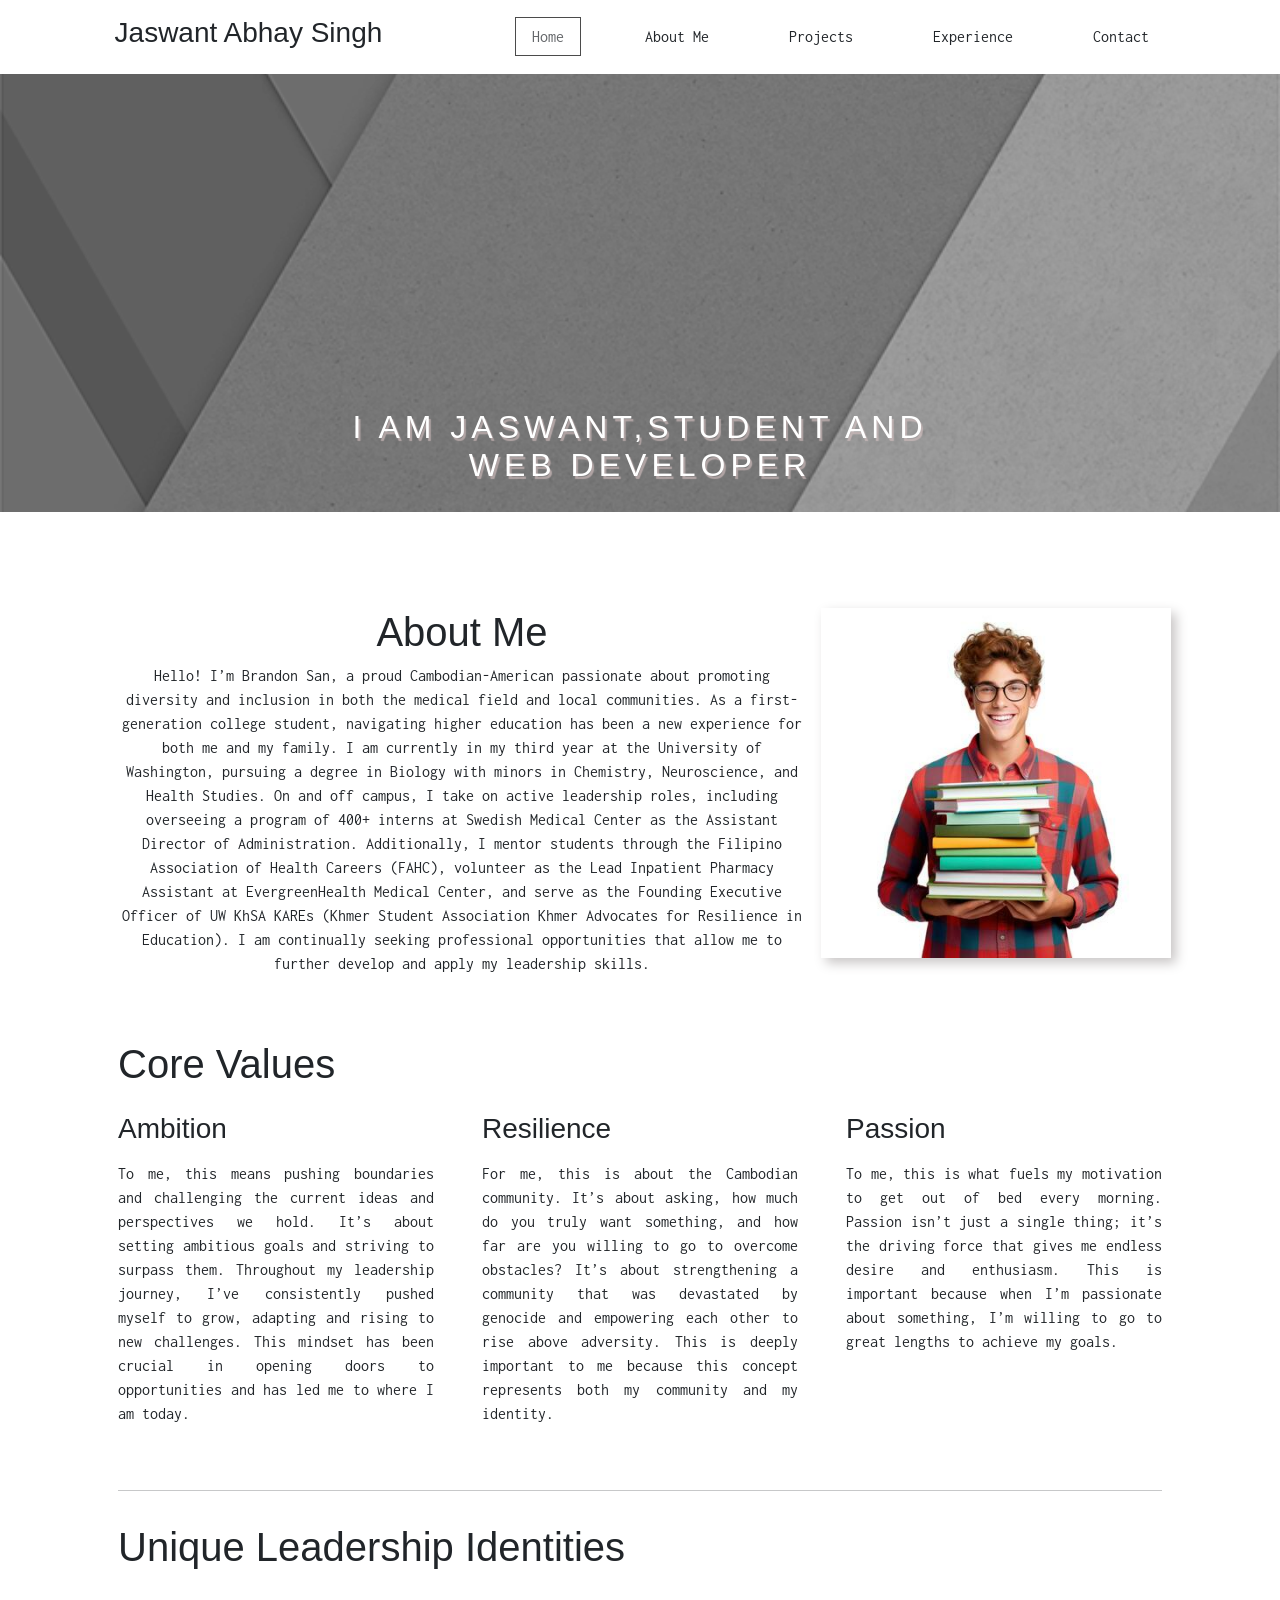
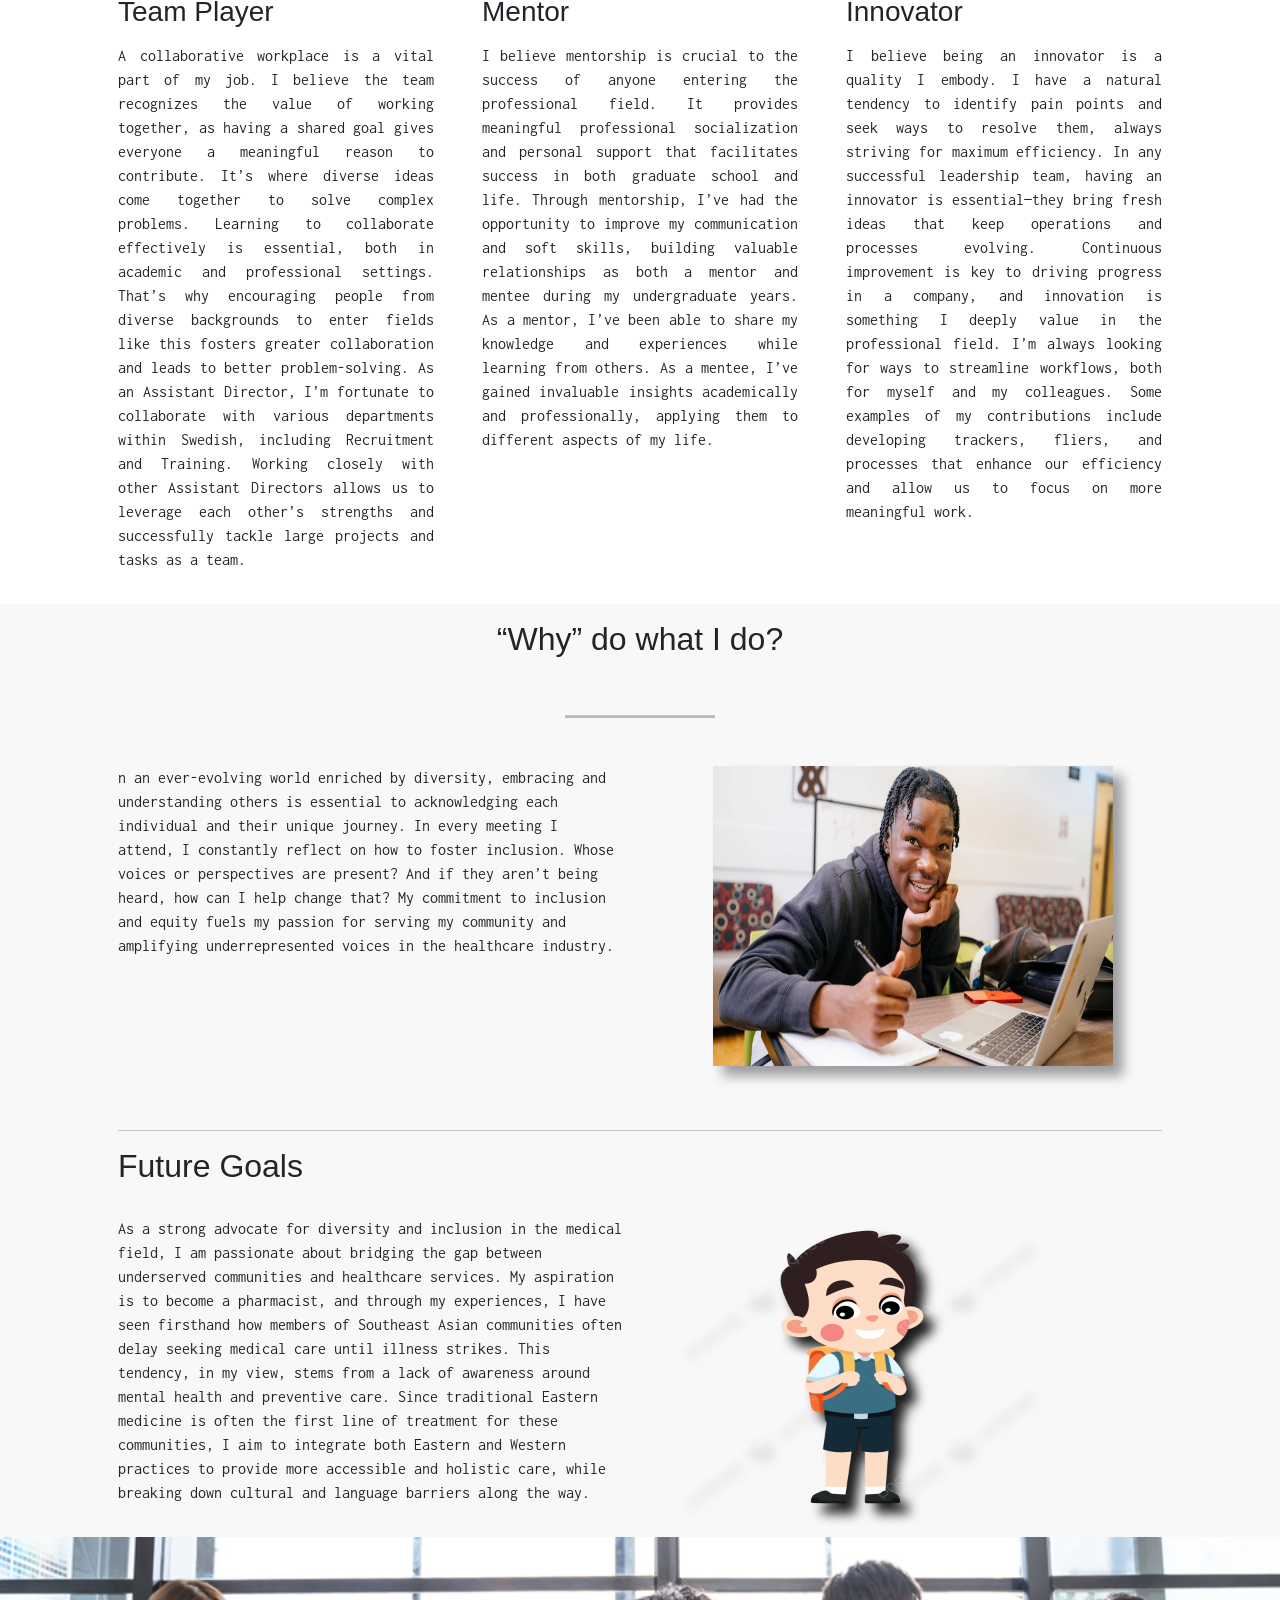
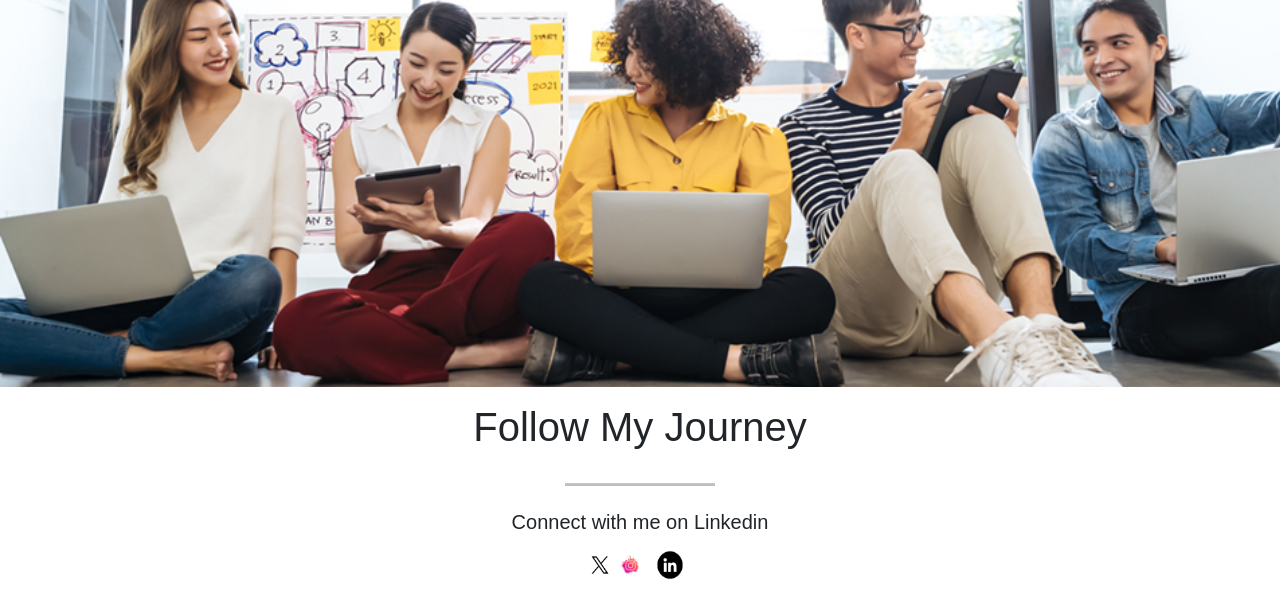
==== index.html @ 79d2ffbc "'first'" ====
<!DOCTYPE html>
<html lang="en">
  <head>
    <meta charset="UTF-8" />
    <meta name="viewport" content="width=device-width, initial-scale=1.0" />
    <link rel="stylesheet" href="./style.css" />
    <link
      href="https://cdn.jsdelivr.net/npm/bootstrap@5.3.6/dist/css/bootstrap.min.css"
      rel="stylesheet"
      integrity="sha384-4Q6Gf2aSP4eDXB8Miphtr37CMZZQ5oXLH2yaXMJ2w8e2ZtHTl7GptT4jmndRuHDT"
      crossorigin="anonymous"
    />
    <script
      src="https://cdn.jsdelivr.net/npm/bootstrap@5.3.6/dist/js/bootstrap.bundle.min.js"
      integrity="sha384-j1CDi7MgGQ12Z7Qab0qlWQ/Qqz24Gc6BM0thvEMVjHnfYGF0rmFCozFSxQBxwHKO"
      crossorigin="anonymous"
    ></script>
    <script src="./script.js" defer></script>
    <title>Document</title>
  </head>
  <body>
    <nav id="navbar">
      <div class="nav-name">
        <h3>Jaswant Abhay Singh</h3>
      </div>
      <ul class="nav-list">
        <li class="nav-li"><a href="/">Home</a></li>
        <li class="nav-li"><a href="./about.html">About Me</a></li>
        <li class="nav-li">Projects</li>
        <li class="nav-li">Experience</li>
        <li class="nav-li">Contact</li>
      </ul>
    </nav>
    <div class="main">
      <div class="container">
        <!-- <div class="main-text">
          <h1>Developer <br /><span style="color: red">&</span> Student</h1>
        </div> -->
        <div class="main-header">
          <h2>I am Jaswant,student and web developer</h2>
        </div>
      </div>
    </div>
    <div class="container">
      <div class="about">
        <div class="row">
          <div class="col-12 col-md-8 col-sm-12">
            <div class="info">
              <h1>About Me</h1>
              <p>
                Hello! I’m Brandon San, a proud Cambodian-American passionate
                about promoting diversity and inclusion in both the medical
                field and local communities. As a first-generation college
                student, navigating higher education has been a new experience
                for both me and my family. I am currently in my third year at
                the University of Washington, pursuing a degree in Biology with
                minors in Chemistry, Neuroscience, and Health Studies. On and
                off campus, I take on active leadership roles, including
                overseeing a program of 400+ interns at Swedish Medical Center
                as the Assistant Director of Administration. Additionally, I
                mentor students through the Filipino Association of Health
                Careers (FAHC), volunteer as the Lead Inpatient Pharmacy
                Assistant at EvergreenHealth Medical Center, and serve as the
                Founding Executive Officer of UW KhSA KAREs (Khmer Student
                Association Khmer Advocates for Resilience in Education). I am
                continually seeking professional opportunities that allow me to
                further develop and apply my leadership skills.
              </p>
            </div>
          </div>
          <div class="col-12 col-md-4 col-sm-4">
            <div class="info-image" style="display: flex;justify-content: center;">
              <img
                src="./assets/happy-student-boy-with-books-isolated-free-photo.jpg"
                alt=""
                height="350"
                width="350"
                style="filter: drop-shadow(5px 5px 6px #c8c5c5);"
              />
            </div>
          </div>
        </div>
      </div>
    </div>
    <div class="container">
      <div class="values">
        <h1
          style="
            padding: 1rem 0;
            font-family: 'Franklin Gothic Medium', 'Arial Narrow', Arial,
              sans-serif;
          "
        >
          Core Values
        </h1>
        <div class="row g-5">
          <div class="col-12 col-md-4 col-sm-12">
            <div class="val">
              <h3>Ambition</h3>
              <p>
                To me, this means pushing boundaries and challenging the current
                ideas and perspectives we hold. It’s about setting ambitious
                goals and striving to surpass them. Throughout my leadership
                journey, I’ve consistently pushed myself to grow, adapting and
                rising to new challenges. This mindset has been crucial in
                opening doors to opportunities and has led me to where I am
                today.
              </p>
            </div>
          </div>
          <div class="col-12 col-md-4 col-sm-12">
            <div class="val">
              <h3>Resilience</h3>
              <p>
                For me, this is about the Cambodian community. It’s about
                asking, how much do you truly want something, and how far are
                you willing to go to overcome obstacles? It’s about
                strengthening a community that was devastated by genocide and
                empowering each other to rise above adversity. This is deeply
                important to me because this concept represents both my
                community and my identity.
              </p>
            </div>
          </div>
          <div class="col-12 col-md-4 col-sm-12">
            <div class="val">
              <h3>Passion</h3>
              <p>
                To me, this is what fuels my motivation to get out of bed every
                morning. Passion isn’t just a single thing; it’s the driving
                force that gives me endless desire and enthusiasm. This is
                important because when I’m passionate about something, I’m
                willing to go to great lengths to achieve my goals.
              </p>
            </div>
          </div>
        </div>
      </div>
    </div>
    <div class="container">
      <hr />
      <div class="values">
        <h1
          style="
            padding: 1rem 0;
            font-family: 'Franklin Gothic Medium', 'Arial Narrow', Arial,
              sans-serif;
          "
        >
          Unique Leadership Identities
        </h1>
        <div class="row g-5">
          <div class="col-12 col-md-4 col-sm-12">
            <div class="val">
              <h3>Team Player</h3>
              <p>
                A collaborative workplace is a vital part of my job. I believe
                the team recognizes the value of working together, as having a
                shared goal gives everyone a meaningful reason to contribute.
                It’s where diverse ideas come together to solve complex
                problems. Learning to collaborate effectively is essential, both
                in academic and professional settings. That’s why encouraging
                people from diverse backgrounds to enter fields like this
                fosters greater collaboration and leads to better
                problem-solving. As an Assistant Director, I’m fortunate to
                collaborate with various departments within Swedish, including
                Recruitment and Training. Working closely with other Assistant
                Directors allows us to leverage each other’s strengths and
                successfully tackle large projects and tasks as a team.
              </p>
            </div>
          </div>
          <div class="col-12 col-md-4 col-sm-12">
            <div class="val">
              <h3>Mentor</h3>
              <p>
                I believe mentorship is crucial to the success of anyone
                entering the professional field. It provides meaningful
                professional socialization and personal support that facilitates
                success in both graduate school and life. Through mentorship,
                I’ve had the opportunity to improve my communication and soft
                skills, building valuable relationships as both a mentor and
                mentee during my undergraduate years. As a mentor, I’ve been
                able to share my knowledge and experiences while learning from
                others. As a mentee, I’ve gained invaluable insights
                academically and professionally, applying them to different
                aspects of my life.
              </p>
            </div>
          </div>
          <div class="col-12 col-md-4 col-sm-12">
            <div class="val">
              <h3>Innovator</h3>
              <p>
                I believe being an innovator is a quality I embody. I have a
                natural tendency to identify pain points and seek ways to
                resolve them, always striving for maximum efficiency. In any
                successful leadership team, having an innovator is
                essential—they bring fresh ideas that keep operations and
                processes evolving. Continuous improvement is key to driving
                progress in a company, and innovation is something I deeply
                value in the professional field. I’m always looking for ways to
                streamline workflows, both for myself and my colleagues. Some
                examples of my contributions include developing trackers,
                fliers, and processes that enhance our efficiency and allow us
                to focus on more meaningful work.
              </p>
            </div>
          </div>
        </div>
      </div>
    </div>
    <div class="why">
      <div class="container">
        <h2>“Why” do what I do?</h2>
        <br /><br />
        <hr
          style="
            width: 150px;
            margin: 0 auto;
            height: 3px !important;
            background-color: black;
          "
        />
        <br /><br />
        <div class="row g-5" style="margin-bottom: 4rem">
          <div class="col-12 col-md-6 col-sm-12">
            <div>
              <p>
                n an ever-evolving world enriched by diversity, embracing and
                understanding others is essential to acknowledging each
                individual and their unique journey. In every meeting I attend,
                I constantly reflect on how to foster inclusion. Whose voices or
                perspectives are present? And if they aren’t being heard, how
                can I help change that? My commitment to inclusion and equity
                fuels my passion for serving my community and amplifying
                underrepresented voices in the healthcare industry.
              </p>
            </div>
          </div>
          <div class="col-12 col-md-6 col-sm-12">
            <div
              style="
                display: flex;
                justify-content: center;
                align-items: center;
              "
            >
              <img
                src="./assets/college_voting_faq_header.jpg"
                alt=""
                height="300"
                width="400"
                style="filter: drop-shadow(10px 10px 6px #9d9da0);"
              />
            </div>
          </div>
        </div>
        <hr />
        <h2 style="text-align: left">Future Goals</h2>
        <br />
        <div class="row">
          <div class="col-12 col-md-6 col-sm-12">
            <div>
              <p>
                As a strong advocate for diversity and inclusion in the medical
                field, I am passionate about bridging the gap between
                underserved communities and healthcare services. My aspiration
                is to become a pharmacist, and through my experiences, I have
                seen firsthand how members of Southeast Asian communities often
                delay seeking medical care until illness strikes. This tendency,
                in my view, stems from a lack of awareness around mental health
                and preventive care. Since traditional Eastern medicine is often
                the first line of treatment for these communities, I aim to
                integrate both Eastern and Western practices to provide more
                accessible and holistic care, while breaking down cultural and
                language barriers along the way.
              </p>
            </div>
          </div>
          <div class="col-12 col-md-6 col-sm-12">
            <div>
              <img src="./assets/pngtree-kid-student-back-to-school-in-uniform-wear-backpack-png-image_8043401.png" alt="" height="300"
                width="400" style="filter: drop-shadow(10px 10px 6px #1b1b1e);">
            </div>
          </div>
        </div>
      </div>
    </div>
    <div class="banner">

      </div>
    <div class="container">
      <div class="journey">
        <h1 style="text-align: center;">Follow My Journey</h1>
        <br>
        <hr style="width: 150px;margin: 0 auto;height: 3px;background-color: black;font-weight: 400;">
        <br>
        <h5 style="text-align: center;">Connect with me on Linkedin</h5>
        <div class="journey-image-container">
          <img src="./assets/twitter.avif" alt="" height="30" width="30">
          <img src="./assets/insta.jpg" alt="" height="30" width="30">
          <img src="./assets/linkedinnew.png" alt="" height="30" width="50">
        </div>
      </div>
    </div>
      
  </body>
</html>
---- style.css ----
@import url('https://fonts.googleapis.com/css2?family=Montserrat:ital,wght@0,100..900;1,100..900&family=Poppins:ital,wght@0,100;0,200;0,300;0,400;0,500;0,600;0,700;0,800;0,900;1,100;1,200;1,300;1,400;1,500;1,600;1,700;1,800;1,900&family=Winky+Rough:ital,wght@0,300..900;1,300..900&display=swap');
@import url('https://fonts.googleapis.com/css2?family=Inconsolata:wght@200..900&family=Montserrat:ital,wght@0,100..900;1,100..900&family=Poppins:ital,wght@0,100;0,200;0,300;0,400;0,500;0,600;0,700;0,800;0,900;1,100;1,200;1,300;1,400;1,500;1,600;1,700;1,800;1,900&family=Winky+Rough:ital,wght@0,300..900;1,300..900&display=swap');
*{
    margin: 0;
    padding: 0;

}

body{
    margin: 0;
    padding: 0;
    box-sizing: border-box;
    overflow-x: hidden;
}

h1,h2,h3,h4,h5,h6{
    font-family: 'Franklin Gothic Medium', 'Arial Narrow', Arial, sans-serif;

}

p,span,nav{
        font-family: 'Inconsolata', monospace;
}

a{
  all: unset !important;

}
.container{
    padding: 1rem 3rem;
}

@media (min-width:1200px){
    .container{
        padding: 1rem 3rem !important; 
    }}

nav{
    padding: 1rem 4rem;
    background-color: white;
    position: fixed;
    left: 0;
    top: 0;
    width: 100%;
    height: fit-content;
    display: flex;
    justify-content: space-around;
    align-items: center;
    z-index: 10;
}

nav>.nav-list{
    display: flex;
    list-style: none;
    gap: 3rem;
    align-items: center;
    margin: 0;
}
nav>.nav-list>li{
    padding:0.4rem 1rem;
    transition: 0.3s;
    cursor: pointer;
}
nav>.nav-list>li:hover{
    opacity: 0.7;
}
.nav-list-border{
    border: 1px solid black;
    opacity: 0.7;
}

.main{
    background-image:url("./assets/simple-header-blended-small.png");
    width: 100vw;
    aspect-ratio: 2.5/1;
    background-size:cover;
    background-repeat:no-repeat;
    filter:drop-shadow(10px,10px,4px,red) !important;
}

.main .main-text{
    position: absolute;
    top: 20%;
    /* padding-left: 1rem; */
}

.main .main-text h1{
    font-size: 3.5rem !important;
    text-shadow: 4px 4px 2px rgba(90, 166, 212, 0.6);
    text-transform: uppercase;
    font-stretch: extra-expanded;
    letter-spacing: 4px;
    transform: scale(1.3);
}

.main .main-header{
    position: absolute;
    top: 50%;
    left: 50%;
    transform: translate(-50%,-50%);
    text-align: center;
    color: white;
    letter-spacing:5px;
    text-transform: uppercase;
    text-shadow: 2px 3px 1px rgba(219,196,196,0.6);
}

.about h1{
    text-align: center;
    font-family: 'Franklin Gothic Medium', 'Arial Narrow', Arial, sans-serif;
}

.about p{
    text-align: center;
}

.val h3{
    margin-bottom: 1rem;
}
.val p{
    text-align: justify;
}

.why{
    background-color: #f8f8f8;
}
.why h2{
    text-align: center;
}

.journey-image-container{
    display: flex;
    justify-content: center;
    align-items: center;
    margin: 1rem 0;
}

.banner{
    background-image: url("./assets/banner.jpg");
    width: 100%;
    /* height: 450px; */
    /* aspect-ratio: 1/1; */
    min-height: 450px;
    background-size: cover;
    background-repeat: no-repeat;
}

.about{
    margin-top: 5rem;
    text-align: center;
}
.about-data{
    position: relative;
    display: flex;
    margin-top: 3rem;
}

.about-data .left{
    width: 40%;
    position: sticky;
    top:3rem;
    align-self: self-start;
    transition: 0.3s ease-in;
}

.about-data .right{
    width: 60%;
    padding: 1rem 4rem;
}

.about-data .right h1{
    text-align: center;
    margin-bottom: 1rem;
    margin-top: 2rem;
}

.about-data .right p{
    text-align: left;
}


@media screen and (max-width:767px) {

    .container{
        padding: 1rem !important;
    }
    .about-data{
        flex-direction: column;
        width: 100vw;
        overflow: hidden;
    }

    .about-data .left {
        position: static;
        width: 90% !important;
        margin: 00 auto;
    }

    .about-data .left img{
        width: 100% !important;
    }

    .about-data .right{
        width: 100% !important;
        padding: 1  rem !important;
    }
    .nav-list{
        gap: 1rem !important;
    }

    .content p{
        text-wrap: ;
    }
}
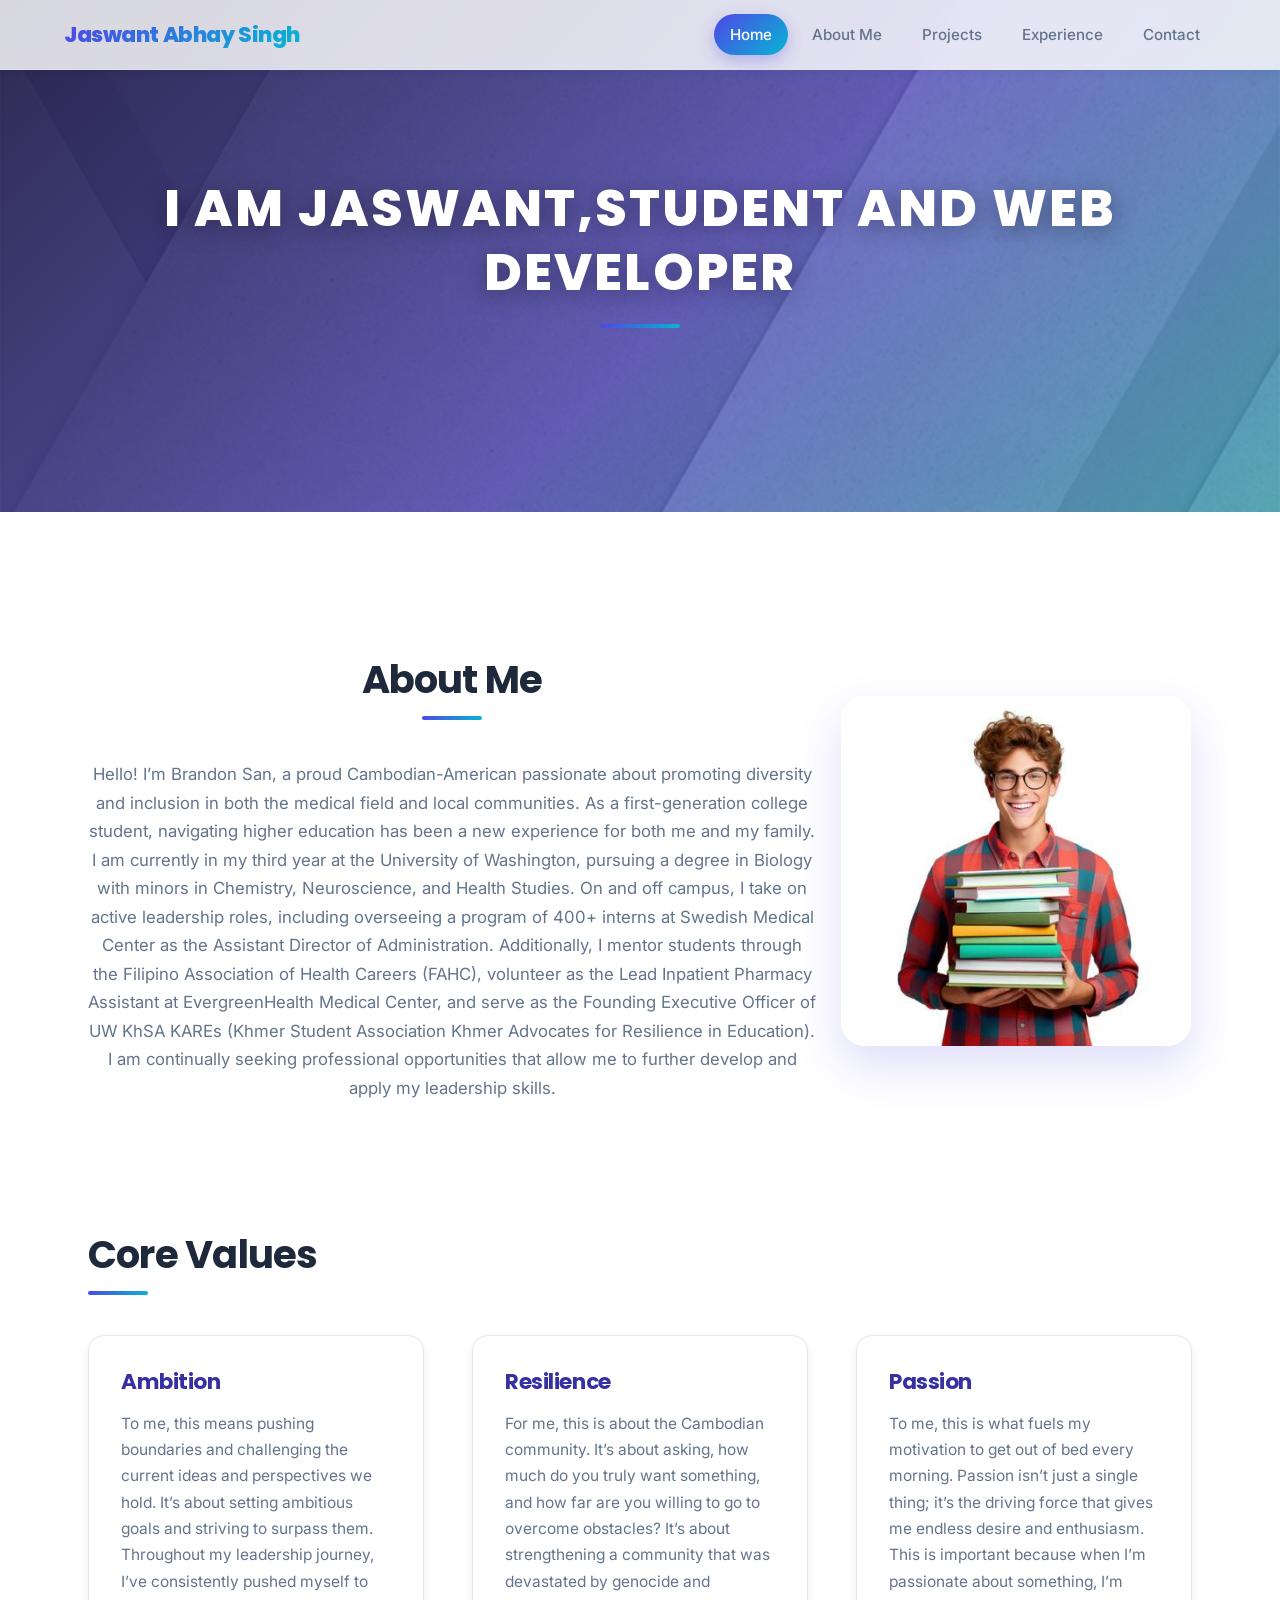
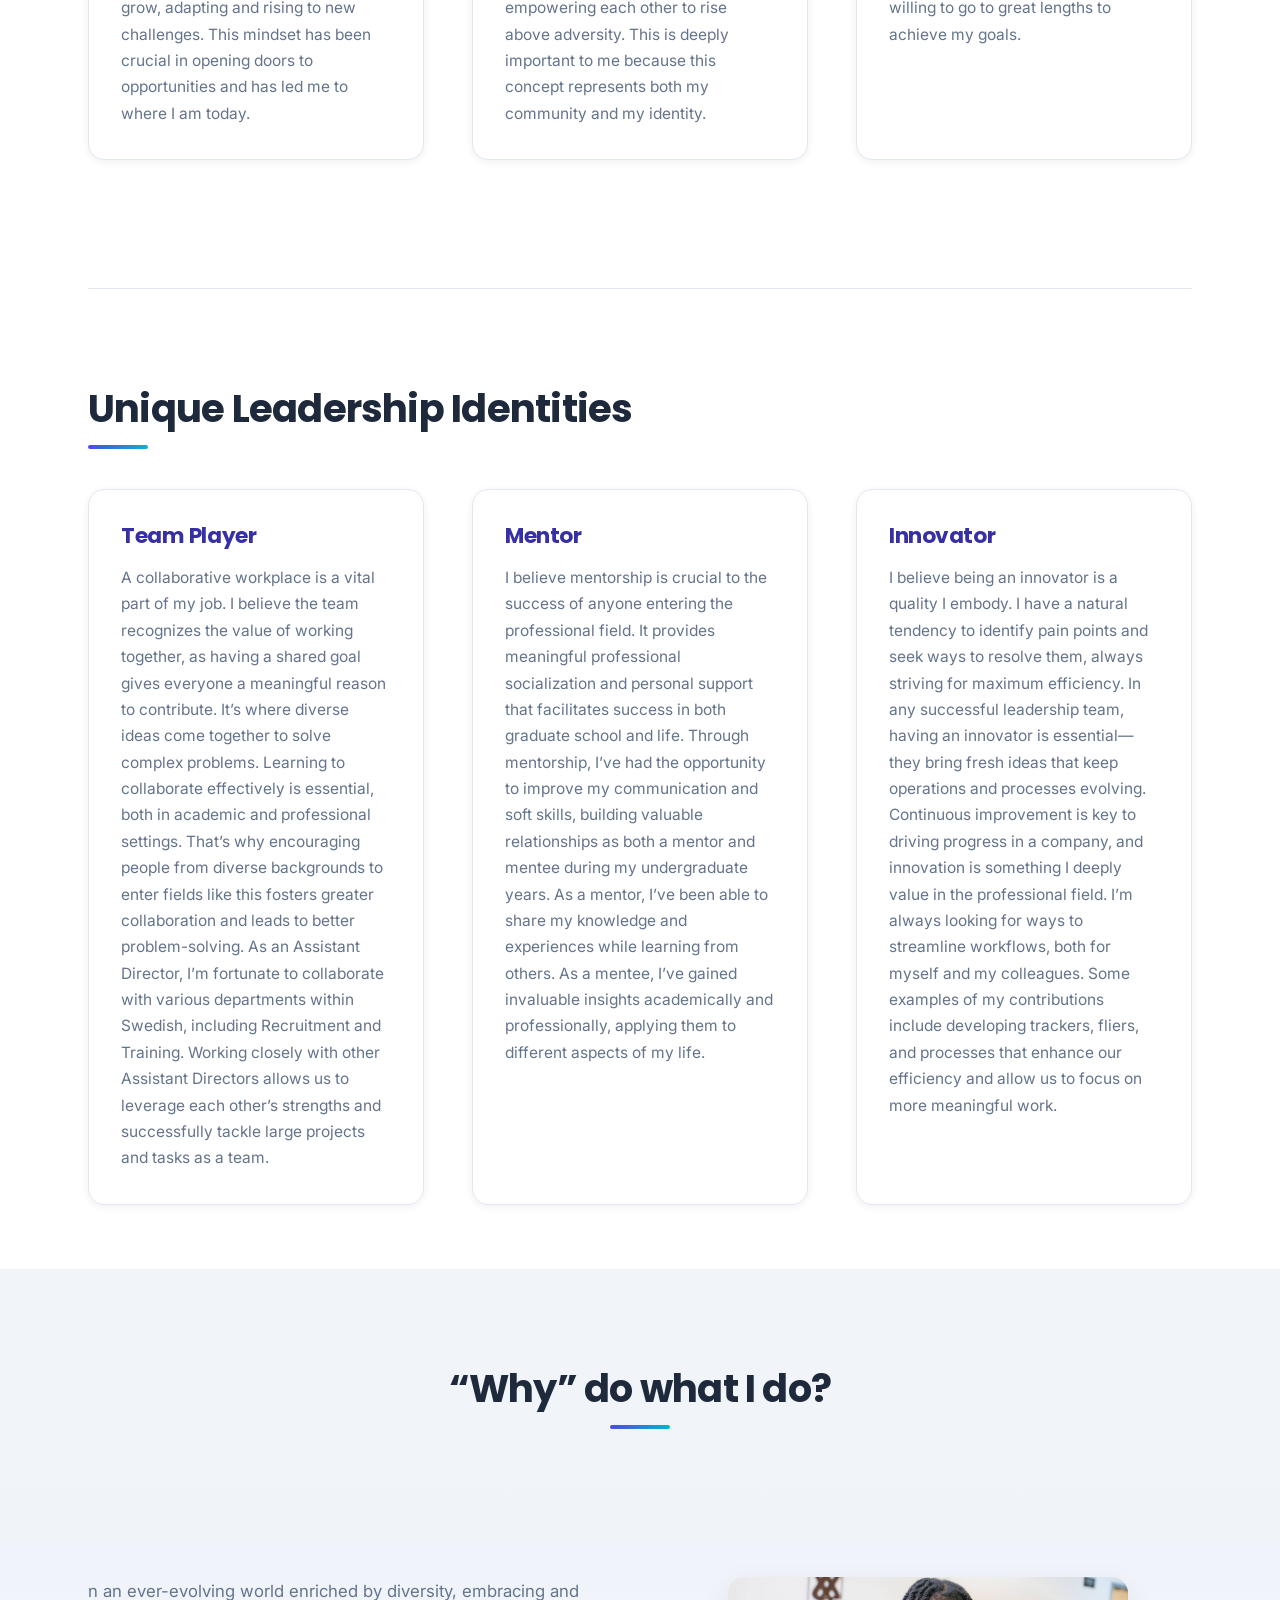
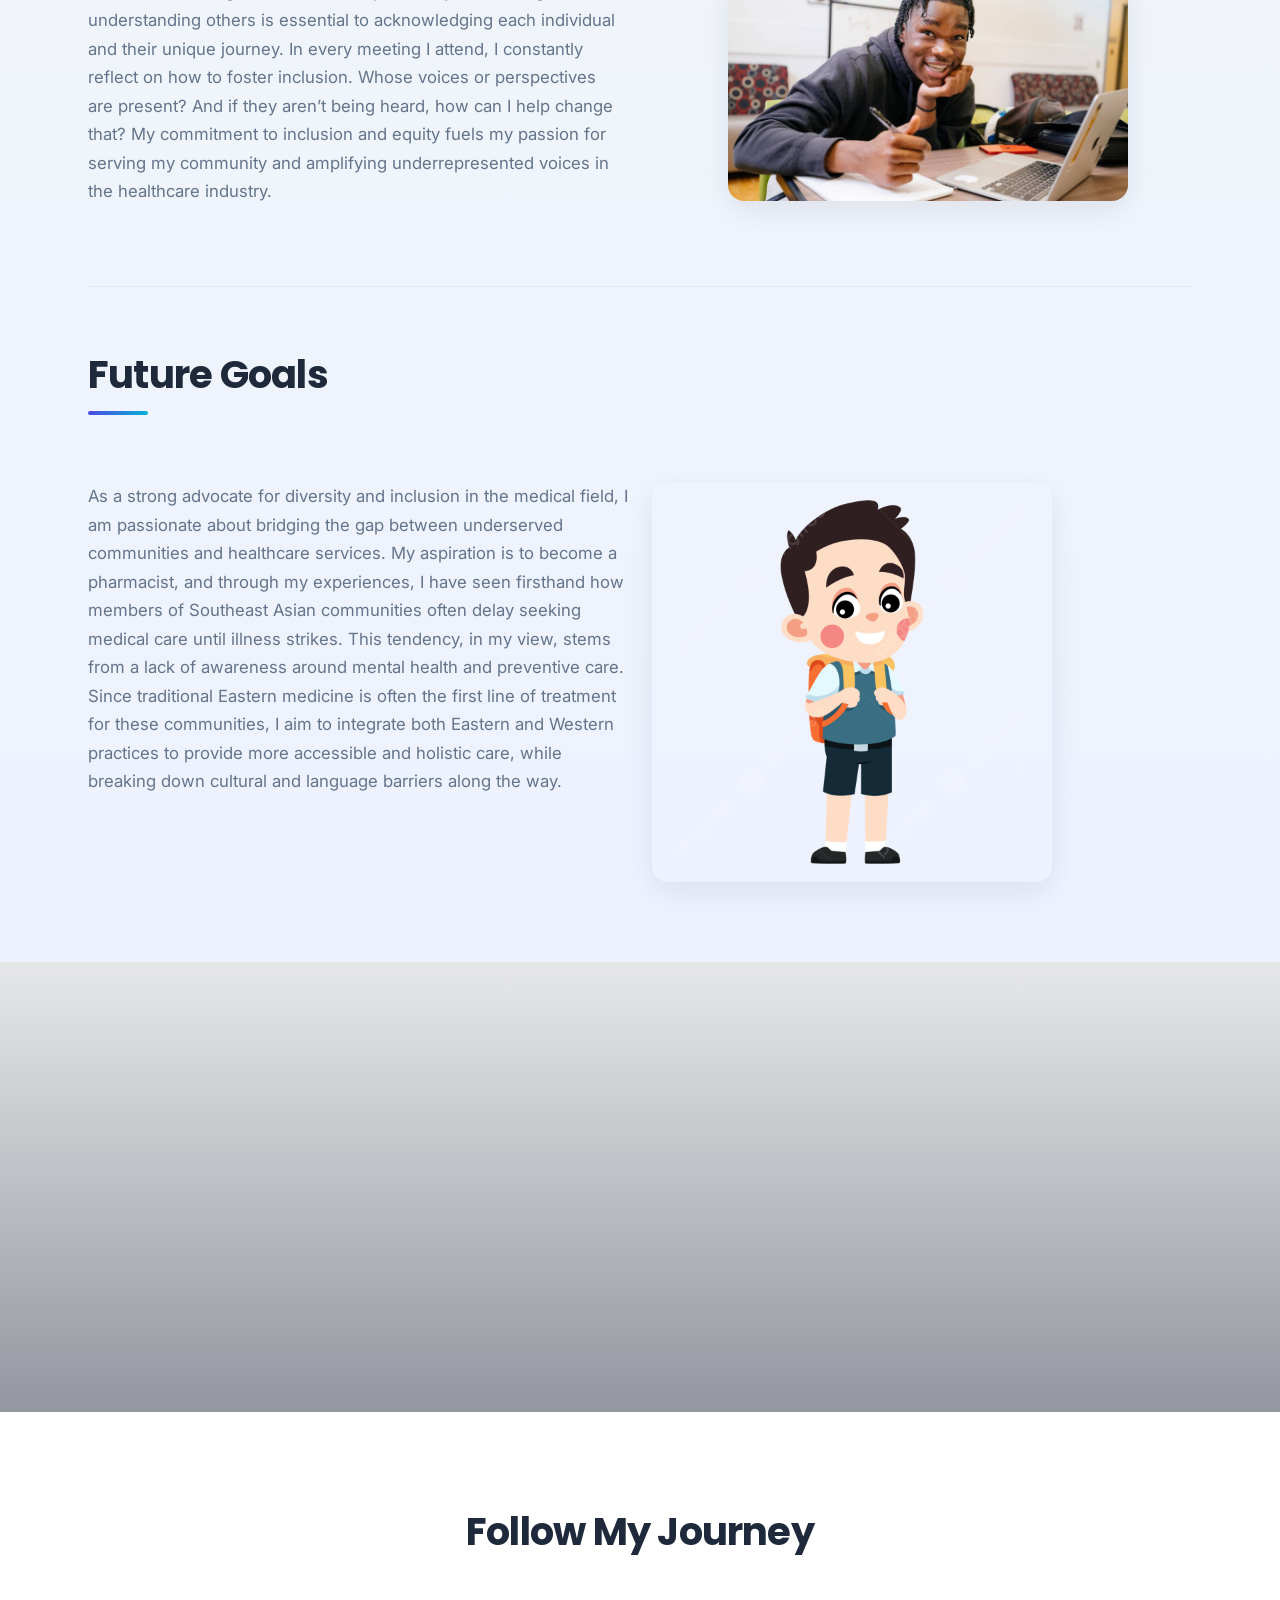
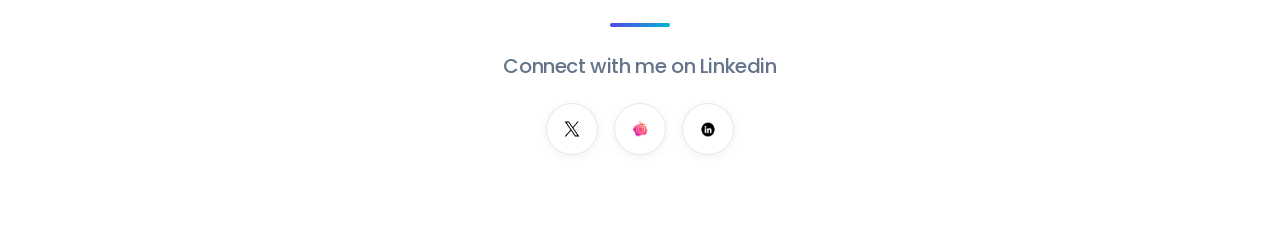
==== commit 6ae55d0c: "Refresh portfolio styling with modern design - New color palette with indigo/cyan gradient accents a" ====
--- a/index.html
+++ b/index.html
@@ -3,7 +3,6 @@
   <head>
     <meta charset="UTF-8" />
     <meta name="viewport" content="width=device-width, initial-scale=1.0" />
-    <link rel="stylesheet" href="./style.css" />
     <link
       href="https://cdn.jsdelivr.net/npm/bootstrap@5.3.6/dist/css/bootstrap.min.css"
       rel="stylesheet"
@@ -15,6 +14,7 @@
       integrity="sha384-j1CDi7MgGQ12Z7Qab0qlWQ/Qqz24Gc6BM0thvEMVjHnfYGF0rmFCozFSxQBxwHKO"
       crossorigin="anonymous"
     ></script>
+    <link rel="stylesheet" href="./style.css" />
     <script src="./script.js" defer></script>
     <title>Document</title>
   </head>
@@ -84,13 +84,7 @@
     </div>
     <div class="container">
       <div class="values">
-        <h1
-          style="
-            padding: 1rem 0;
-            font-family: 'Franklin Gothic Medium', 'Arial Narrow', Arial,
-              sans-serif;
-          "
-        >
+        <h1>
           Core Values
         </h1>
         <div class="row g-5">
@@ -140,13 +134,7 @@
     <div class="container">
       <hr />
       <div class="values">
-        <h1
-          style="
-            padding: 1rem 0;
-            font-family: 'Franklin Gothic Medium', 'Arial Narrow', Arial,
-              sans-serif;
-          "
-        >
+        <h1>
           Unique Leadership Identities
         </h1>
         <div class="row g-5">
--- a/style.css
+++ b/style.css
@@ -1,214 +1,637 @@
-@import url('https://fonts.googleapis.com/css2?family=Montserrat:ital,wght@0,100..900;1,100..900&family=Poppins:ital,wght@0,100;0,200;0,300;0,400;0,500;0,600;0,700;0,800;0,900;1,100;1,200;1,300;1,400;1,500;1,600;1,700;1,800;1,900&family=Winky+Rough:ital,wght@0,300..900;1,300..900&display=swap');
-@import url('https://fonts.googleapis.com/css2?family=Inconsolata:wght@200..900&family=Montserrat:ital,wght@0,100..900;1,100..900&family=Poppins:ital,wght@0,100;0,200;0,300;0,400;0,500;0,600;0,700;0,800;0,900;1,100;1,200;1,300;1,400;1,500;1,600;1,700;1,800;1,900&family=Winky+Rough:ital,wght@0,300..900;1,300..900&display=swap');
-*{
-    margin: 0;
-    padding: 0;
-
-}
-
-body{
+@import url('https://fonts.googleapis.com/css2?family=Poppins:wght@400;500;600;700;800&family=Inter:wght@300;400;500;600&display=swap');
+
+/* ---------- Design tokens ---------- */
+:root {
+    --primary: #4f46e5;
+    --primary-dark: #3730a3;
+    --accent: #06b6d4;
+    --gradient: linear-gradient(135deg, #4f46e5 0%, #06b6d4 100%);
+    --text: #1e293b;
+    --text-muted: #64748b;
+    --bg: #ffffff;
+    --bg-soft: #f1f5f9;
+    --border: #e2e8f0;
+    --radius: 16px;
+    --shadow-sm: 0 2px 8px rgba(15, 23, 42, 0.06);
+    --shadow-md: 0 10px 30px rgba(15, 23, 42, 0.08);
+    --shadow-lg: 0 20px 45px rgba(79, 70, 229, 0.18);
+    --transition: 0.3s cubic-bezier(0.4, 0, 0.2, 1);
+}
+
+/* ---------- Base ---------- */
+*,
+*::before,
+*::after {
     margin: 0;
     padding: 0;
     box-sizing: border-box;
+}
+
+html {
+    scroll-behavior: smooth;
+}
+
+body {
+    margin: 0;
+    padding: 0;
     overflow-x: hidden;
-}
-
-h1,h2,h3,h4,h5,h6{
-    font-family: 'Franklin Gothic Medium', 'Arial Narrow', Arial, sans-serif;
-
-}
-
-p,span,nav{
-        font-family: 'Inconsolata', monospace;
-}
-
-a{
-  all: unset !important;
-
-}
-.container{
+    font-family: 'Inter', system-ui, -apple-system, sans-serif;
+    color: var(--text);
+    background-color: var(--bg);
+    line-height: 1.7;
+    -webkit-font-smoothing: antialiased;
+}
+
+h1, h2, h3, h4, h5, h6 {
+    font-family: 'Poppins', sans-serif;
+    font-weight: 700;
+    color: var(--text);
+    letter-spacing: -0.02em;
+    line-height: 1.25;
+}
+
+p, span, nav {
+    font-family: 'Inter', system-ui, sans-serif;
+}
+
+p {
+    color: var(--text-muted);
+    font-size: 1.02rem;
+}
+
+a {
+    color: inherit;
+    text-decoration: none;
+}
+
+img {
+    max-width: 100%;
+    height: auto;
+}
+
+::selection {
+    background: var(--primary);
+    color: #fff;
+}
+
+.container {
+    max-width: 1200px;
+    margin: 0 auto;
     padding: 1rem 3rem;
 }
 
-@media (min-width:1200px){
-    .container{
-        padding: 1rem 3rem !important; 
-    }}
-
-nav{
-    padding: 1rem 4rem;
-    background-color: white;
+@media (min-width: 1200px) {
+    .container {
+        padding: 1rem 3rem !important;
+    }
+}
+
+hr {
+    border: none;
+    height: 1px;
+    background: var(--border);
+    opacity: 1;
+    margin: 3rem 0;
+}
+
+/* ---------- Navbar ---------- */
+nav {
+    padding: 0.9rem 4rem;
+    background-color: rgba(255, 255, 255, 0.82);
+    backdrop-filter: blur(14px);
+    -webkit-backdrop-filter: blur(14px);
+    border-bottom: 1px solid rgba(226, 232, 240, 0.7);
+    box-shadow: var(--shadow-sm);
     position: fixed;
     left: 0;
     top: 0;
     width: 100%;
-    height: fit-content;
     display: flex;
-    justify-content: space-around;
+    justify-content: space-between;
     align-items: center;
     z-index: 10;
 }
 
-nav>.nav-list{
+nav .nav-name h3 {
+    margin: 0;
+    font-size: 1.35rem;
+    font-weight: 800;
+    background: var(--gradient);
+    -webkit-background-clip: text;
+    background-clip: text;
+    -webkit-text-fill-color: transparent;
+}
+
+nav > .nav-list {
     display: flex;
     list-style: none;
-    gap: 3rem;
+    gap: 0.5rem;
     align-items: center;
     margin: 0;
-}
-nav>.nav-list>li{
-    padding:0.4rem 1rem;
-    transition: 0.3s;
+    padding: 0;
+}
+
+nav > .nav-list > li {
+    position: relative;
+    padding: 0.45rem 1rem;
+    border-radius: 999px;
+    font-weight: 500;
+    font-size: 0.95rem;
+    color: var(--text-muted);
+    transition: var(--transition);
     cursor: pointer;
 }
-nav>.nav-list>li:hover{
-    opacity: 0.7;
-}
-.nav-list-border{
-    border: 1px solid black;
-    opacity: 0.7;
-}
-
-.main{
-    background-image:url("./assets/simple-header-blended-small.png");
-    width: 100vw;
-    aspect-ratio: 2.5/1;
-    background-size:cover;
-    background-repeat:no-repeat;
-    filter:drop-shadow(10px,10px,4px,red) !important;
-}
-
-.main .main-text{
+
+nav > .nav-list > li a {
+    display: block;
+}
+
+nav > .nav-list > li:hover {
+    color: var(--primary);
+    background-color: rgba(79, 70, 229, 0.08);
+}
+
+.nav-list-border {
+    color: #fff !important;
+    background: var(--gradient) !important;
+    box-shadow: 0 6px 16px rgba(79, 70, 229, 0.3);
+}
+
+/* ---------- Hero ---------- */
+.main {
+    position: relative;
+    background-image: url("./assets/simple-header-blended-small.png");
+    width: 100%;
+    aspect-ratio: 2.5 / 1;
+    min-height: 420px;
+    background-size: cover;
+    background-position: center;
+    background-repeat: no-repeat;
+    overflow: hidden;
+}
+
+.main::before {
+    content: "";
+    position: absolute;
+    inset: 0;
+    background: linear-gradient(135deg, rgba(30, 27, 75, 0.82) 0%, rgba(79, 70, 229, 0.55) 55%, rgba(6, 182, 212, 0.45) 100%);
+}
+
+.main .main-text {
     position: absolute;
     top: 20%;
-    /* padding-left: 1rem; */
-}
-
-.main .main-text h1{
+}
+
+.main .main-text h1 {
     font-size: 3.5rem !important;
-    text-shadow: 4px 4px 2px rgba(90, 166, 212, 0.6);
     text-transform: uppercase;
-    font-stretch: extra-expanded;
     letter-spacing: 4px;
-    transform: scale(1.3);
-}
-
-.main .main-header{
+}
+
+.main .main-header {
     position: absolute;
     top: 50%;
     left: 50%;
-    transform: translate(-50%,-50%);
+    transform: translate(-50%, -50%);
+    width: 90%;
     text-align: center;
-    color: white;
-    letter-spacing:5px;
+    z-index: 1;
+    animation: fadeUp 1s ease-out both;
+}
+
+.main .main-header h2 {
+    color: #fff;
+    font-size: clamp(1.6rem, 4vw, 3.2rem);
+    font-weight: 800;
+    letter-spacing: 0.04em;
     text-transform: uppercase;
-    text-shadow: 2px 3px 1px rgba(219,196,196,0.6);
-}
-
-.about h1{
+    text-shadow: 0 4px 24px rgba(0, 0, 0, 0.35);
+}
+
+.main .main-header h2::after {
+    content: "";
+    display: block;
+    width: 80px;
+    height: 4px;
+    margin: 1.25rem auto 0;
+    border-radius: 4px;
+    background: var(--gradient);
+}
+
+@keyframes fadeUp {
+    from {
+        opacity: 0;
+        transform: translate(-50%, -30%);
+    }
+    to {
+        opacity: 1;
+        transform: translate(-50%, -50%);
+    }
+}
+
+/* ---------- Section headings ---------- */
+.about h1,
+.values h1,
+.journey h1,
+.why h2 {
+    position: relative;
+    font-size: clamp(1.8rem, 3vw, 2.4rem);
+    padding: 1rem 0;
+    margin-bottom: 1.5rem;
+}
+
+.about h1::after,
+.values h1::after {
+    content: "";
+    display: block;
+    width: 60px;
+    height: 4px;
+    margin-top: 0.75rem;
+    border-radius: 4px;
+    background: var(--gradient);
+}
+
+.about h1::after {
+    margin-left: auto;
+    margin-right: auto;
+}
+
+/* ---------- About ---------- */
+.about {
+    margin-top: 6rem;
+    margin-bottom: 2rem;
     text-align: center;
-    font-family: 'Franklin Gothic Medium', 'Arial Narrow', Arial, sans-serif;
-}
-
-.about p{
+}
+
+.about h1 {
     text-align: center;
 }
 
-.val h3{
+.about p {
+    text-align: center;
+    font-size: 1.05rem;
+    max-width: 780px;
+    margin: 0 auto;
+}
+
+.about .info {
+    padding: 1rem 0;
+}
+
+.info-image {
+    align-items: center;
+    height: 100%;
+}
+
+.info-image img {
+    border-radius: 24px;
+    object-fit: cover;
+    box-shadow: var(--shadow-lg);
+    filter: none !important;
+    transition: var(--transition);
+}
+
+.info-image img:hover {
+    transform: translateY(-6px) rotate(-1deg);
+}
+
+/* ---------- Value cards ---------- */
+.values {
+    padding: 2rem 0 3rem;
+}
+
+.val {
+    position: relative;
+    height: 100%;
+    padding: 2rem;
+    background: var(--bg);
+    border: 1px solid var(--border);
+    border-radius: var(--radius);
+    box-shadow: var(--shadow-sm);
+    overflow: hidden;
+    transition: var(--transition);
+}
+
+.val::before {
+    content: "";
+    position: absolute;
+    top: 0;
+    left: 0;
+    width: 100%;
+    height: 4px;
+    background: var(--gradient);
+    transform: scaleX(0);
+    transform-origin: left;
+    transition: var(--transition);
+}
+
+.val:hover {
+    transform: translateY(-8px);
+    box-shadow: var(--shadow-lg);
+    border-color: transparent;
+}
+
+.val:hover::before {
+    transform: scaleX(1);
+}
+
+.val h3 {
+    font-size: 1.35rem;
     margin-bottom: 1rem;
-}
-.val p{
-    text-align: justify;
-}
-
-.why{
-    background-color: #f8f8f8;
-}
-.why h2{
+    color: var(--primary-dark);
+}
+
+.val p {
+    text-align: left;
+    font-size: 0.97rem;
+    margin: 0;
+}
+
+/* ---------- Why / Future goals ---------- */
+.why {
+    background: linear-gradient(180deg, var(--bg-soft) 0%, #eef2ff 100%);
+    padding: 4rem 0;
+}
+
+.why h2 {
     text-align: center;
 }
 
-.journey-image-container{
+.why h2::after {
+    content: "";
+    display: block;
+    width: 60px;
+    height: 4px;
+    margin: 0.75rem auto 0;
+    border-radius: 4px;
+    background: var(--gradient);
+}
+
+.why h2[style*="left"]::after {
+    margin-left: 0;
+}
+
+.why hr[style] {
+    display: none;
+}
+
+.why p {
+    font-size: 1.05rem;
+}
+
+.why img {
+    border-radius: var(--radius);
+    object-fit: cover;
+    box-shadow: var(--shadow-md);
+    filter: none !important;
+    transition: var(--transition);
+}
+
+.why img:hover {
+    transform: scale(1.03);
+    box-shadow: var(--shadow-lg);
+}
+
+/* ---------- Banner ---------- */
+.banner {
+    position: relative;
+    background-image: url("./assets/banner.jpg");
+    width: 100%;
+    min-height: 450px;
+    background-size: cover;
+    background-position: center;
+    background-repeat: no-repeat;
+    background-attachment: fixed;
+}
+
+.banner::after {
+    content: "";
+    position: absolute;
+    inset: 0;
+    background: linear-gradient(180deg, rgba(15, 23, 42, 0.1) 0%, rgba(15, 23, 42, 0.45) 100%);
+}
+
+/* ---------- Journey / Social ---------- */
+.journey {
+    padding: 4rem 0 3rem;
+    text-align: center;
+}
+
+.journey hr[style] {
+    width: 60px !important;
+    height: 4px !important;
+    border-radius: 4px;
+    background: var(--gradient) !important;
+    margin: 0 auto !important;
+}
+
+.journey h5 {
+    color: var(--text-muted);
+    font-weight: 500;
+}
+
+.journey-image-container {
     display: flex;
     justify-content: center;
     align-items: center;
-    margin: 1rem 0;
-}
-
-.banner{
-    background-image: url("./assets/banner.jpg");
-    width: 100%;
-    /* height: 450px; */
-    /* aspect-ratio: 1/1; */
-    min-height: 450px;
-    background-size: cover;
-    background-repeat: no-repeat;
-}
-
-.about{
-    margin-top: 5rem;
-    text-align: center;
-}
-.about-data{
+    gap: 1rem;
+    margin: 1.5rem 0;
+}
+
+.journey-image-container img {
+    width: 52px;
+    height: 52px;
+    padding: 12px;
+    object-fit: contain;
+    background: var(--bg);
+    border: 1px solid var(--border);
+    border-radius: 50%;
+    box-shadow: var(--shadow-sm);
+    cursor: pointer;
+    transition: var(--transition);
+}
+
+.journey-image-container img:hover {
+    transform: translateY(-5px);
+    border-color: var(--primary);
+    box-shadow: var(--shadow-lg);
+}
+
+/* ---------- About page ---------- */
+.about-data {
     position: relative;
     display: flex;
+    gap: 2rem;
     margin-top: 3rem;
 }
 
-.about-data .left{
+.about-data .left {
     width: 40%;
     position: sticky;
-    top:3rem;
-    align-self: self-start;
+    top: 6rem;
+    align-self: flex-start;
     transition: 0.3s ease-in;
 }
 
-.about-data .right{
+.about-data .left img {
+    border-radius: 24px;
+    object-fit: cover;
+    box-shadow: var(--shadow-lg);
+    filter: none !important;
+}
+
+.about-data .right {
     width: 60%;
-    padding: 1rem 4rem;
-}
-
-.about-data .right h1{
-    text-align: center;
-    margin-bottom: 1rem;
-    margin-top: 2rem;
-}
-
-.about-data .right p{
+    padding: 0 1rem 0 2.5rem;
+    border-left: 2px solid var(--border);
+}
+
+.about-data .right .content {
+    position: relative;
+    padding: 1.5rem 1.75rem;
+    margin-bottom: 1.5rem;
+    background: var(--bg);
+    border: 1px solid var(--border);
+    border-radius: var(--radius);
+    box-shadow: var(--shadow-sm);
+    transition: var(--transition);
+}
+
+/* timeline dot */
+.about-data .right .content::before {
+    content: "";
+    position: absolute;
+    left: calc(-2.5rem - 8px);
+    top: 2rem;
+    width: 14px;
+    height: 14px;
+    border-radius: 50%;
+    background: var(--gradient);
+    box-shadow: 0 0 0 4px #fff, 0 0 0 6px rgba(79, 70, 229, 0.25);
+}
+
+.about-data .right .content:hover {
+    transform: translateX(6px);
+    box-shadow: var(--shadow-md);
+}
+
+.about-data .right h1 {
     text-align: left;
-}
-
-
-@media screen and (max-width:767px) {
-
-    .container{
+    font-size: 1.4rem;
+    margin: 0 0 0.75rem;
+    color: var(--primary-dark);
+}
+
+.about-data .right p {
+    text-align: left;
+    margin: 0;
+}
+
+.more-about {
+    display: grid;
+    grid-template-columns: repeat(auto-fit, minmax(280px, 1fr));
+    gap: 1.5rem;
+    margin: 3rem 0 4rem;
+}
+
+.more-about .content {
+    margin-top: 0 !important;
+    padding: 1.75rem;
+    background: linear-gradient(180deg, #fff 0%, var(--bg-soft) 100%);
+    border: 1px solid var(--border);
+    border-radius: var(--radius);
+    box-shadow: var(--shadow-sm);
+    transition: var(--transition);
+}
+
+.more-about .content:hover {
+    transform: translateY(-6px);
+    box-shadow: var(--shadow-lg);
+}
+
+.more-about h1 {
+    font-size: 1.3rem;
+    color: var(--primary-dark);
+}
+
+/* ---------- Responsive ---------- */
+@media screen and (max-width: 991px) {
+    nav {
+        padding: 0.8rem 1.5rem;
+    }
+
+    nav > .nav-list > li {
+        padding: 0.4rem 0.7rem;
+        font-size: 0.88rem;
+    }
+}
+
+@media screen and (max-width: 767px) {
+    .container {
         padding: 1rem !important;
     }
-    .about-data{
+
+    nav {
         flex-direction: column;
-        width: 100vw;
+        gap: 0.4rem;
+        padding: 0.6rem 1rem;
+    }
+
+    nav .nav-name h3 {
+        font-size: 1.1rem;
+    }
+
+    nav > .nav-list {
+        width: 100%;
+        justify-content: flex-start;
+        gap: 0.25rem !important;
+        overflow-x: auto;
+        scrollbar-width: none;
+    }
+
+    nav > .nav-list::-webkit-scrollbar {
+        display: none;
+    }
+
+    nav > .nav-list > li {
+        white-space: nowrap;
+    }
+
+    .main {
+        aspect-ratio: auto;
+        min-height: 360px;
+    }
+
+    .about {
+        margin-top: 7rem;
+    }
+
+    .banner {
+        min-height: 260px;
+        background-attachment: scroll;
+    }
+
+    .about-data {
+        flex-direction: column;
         overflow: hidden;
     }
 
     .about-data .left {
         position: static;
         width: 90% !important;
-        margin: 00 auto;
-    }
-
-    .about-data .left img{
+        margin: 0 auto;
+    }
+
+    .about-data .left img {
         width: 100% !important;
     }
 
-    .about-data .right{
+    .about-data .right {
         width: 100% !important;
-        padding: 1  rem !important;
-    }
-    .nav-list{
-        gap: 1rem !important;
-    }
-
-    .content p{
-        text-wrap: ;
-    }
-}+        padding: 0 0 0 1.5rem !important;
+    }
+
+    .about-data .right .content::before {
+        left: calc(-1.5rem - 8px);
+    }
+}
